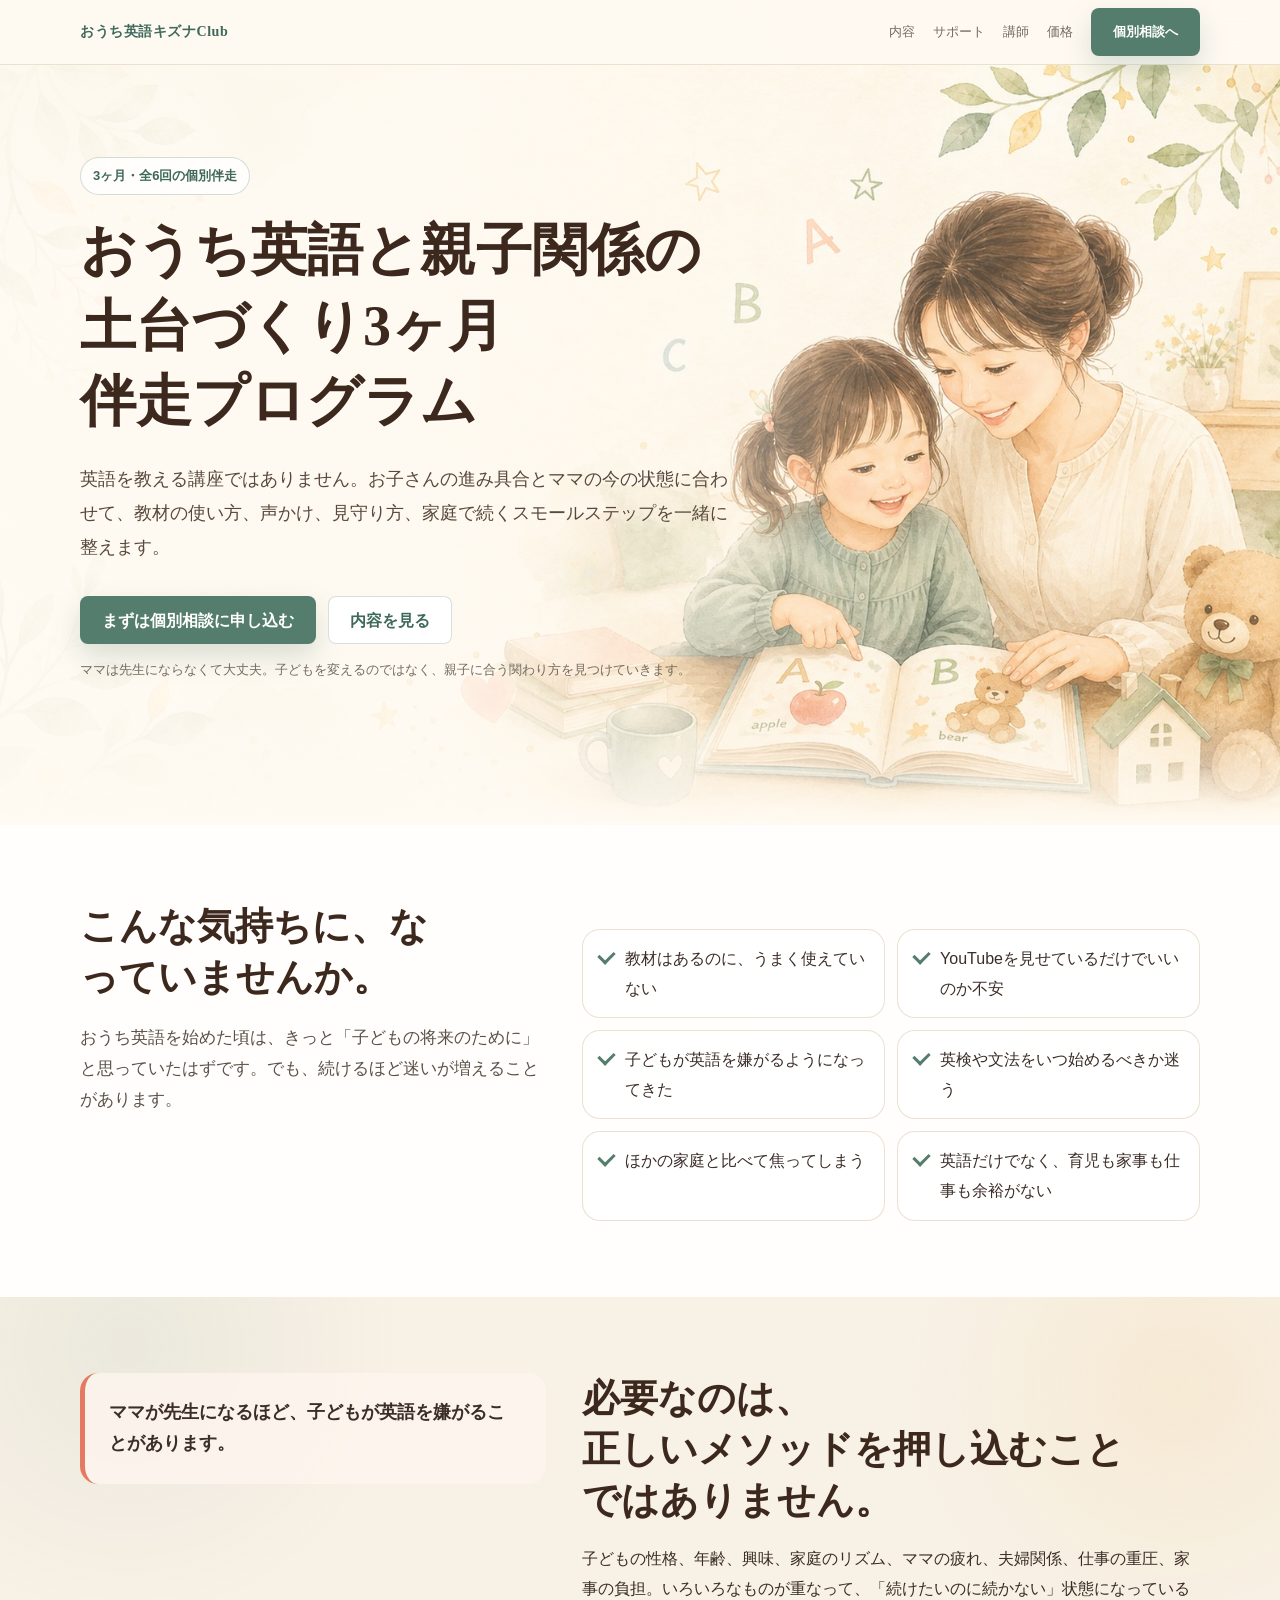
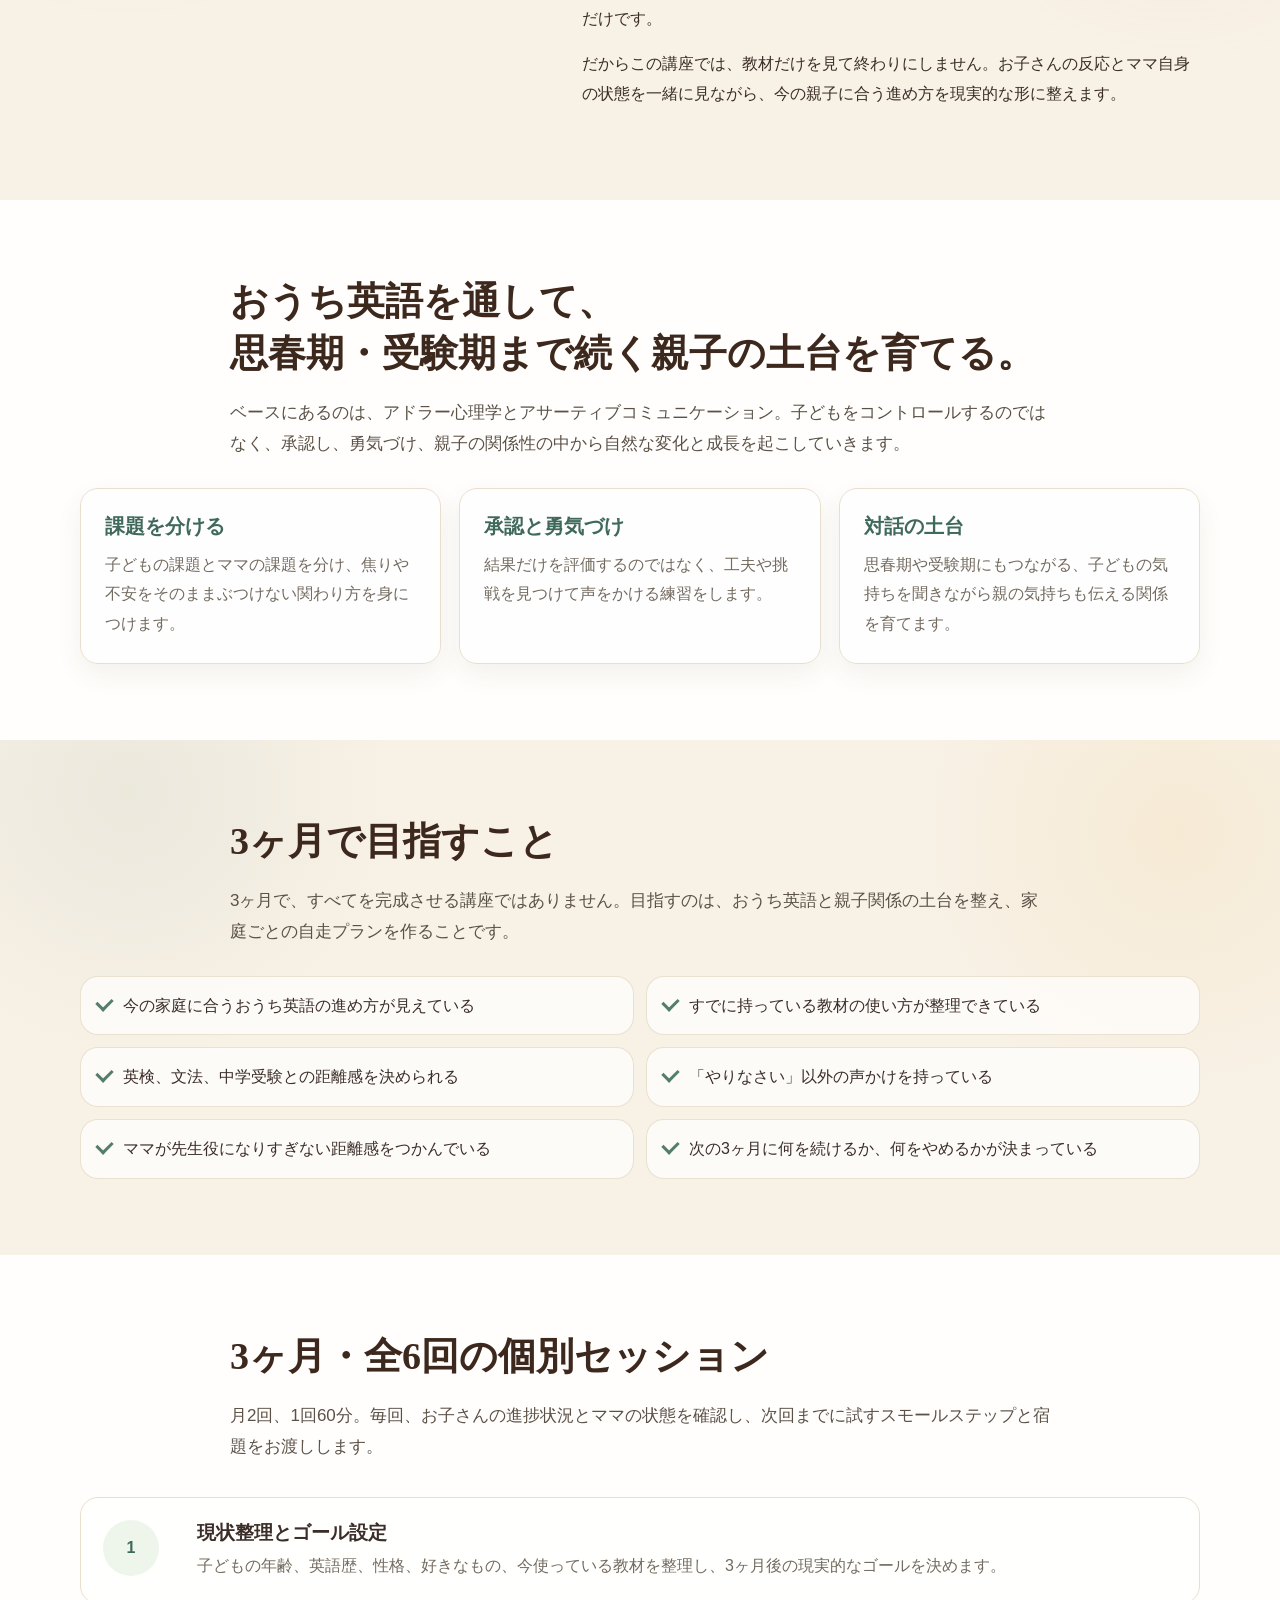
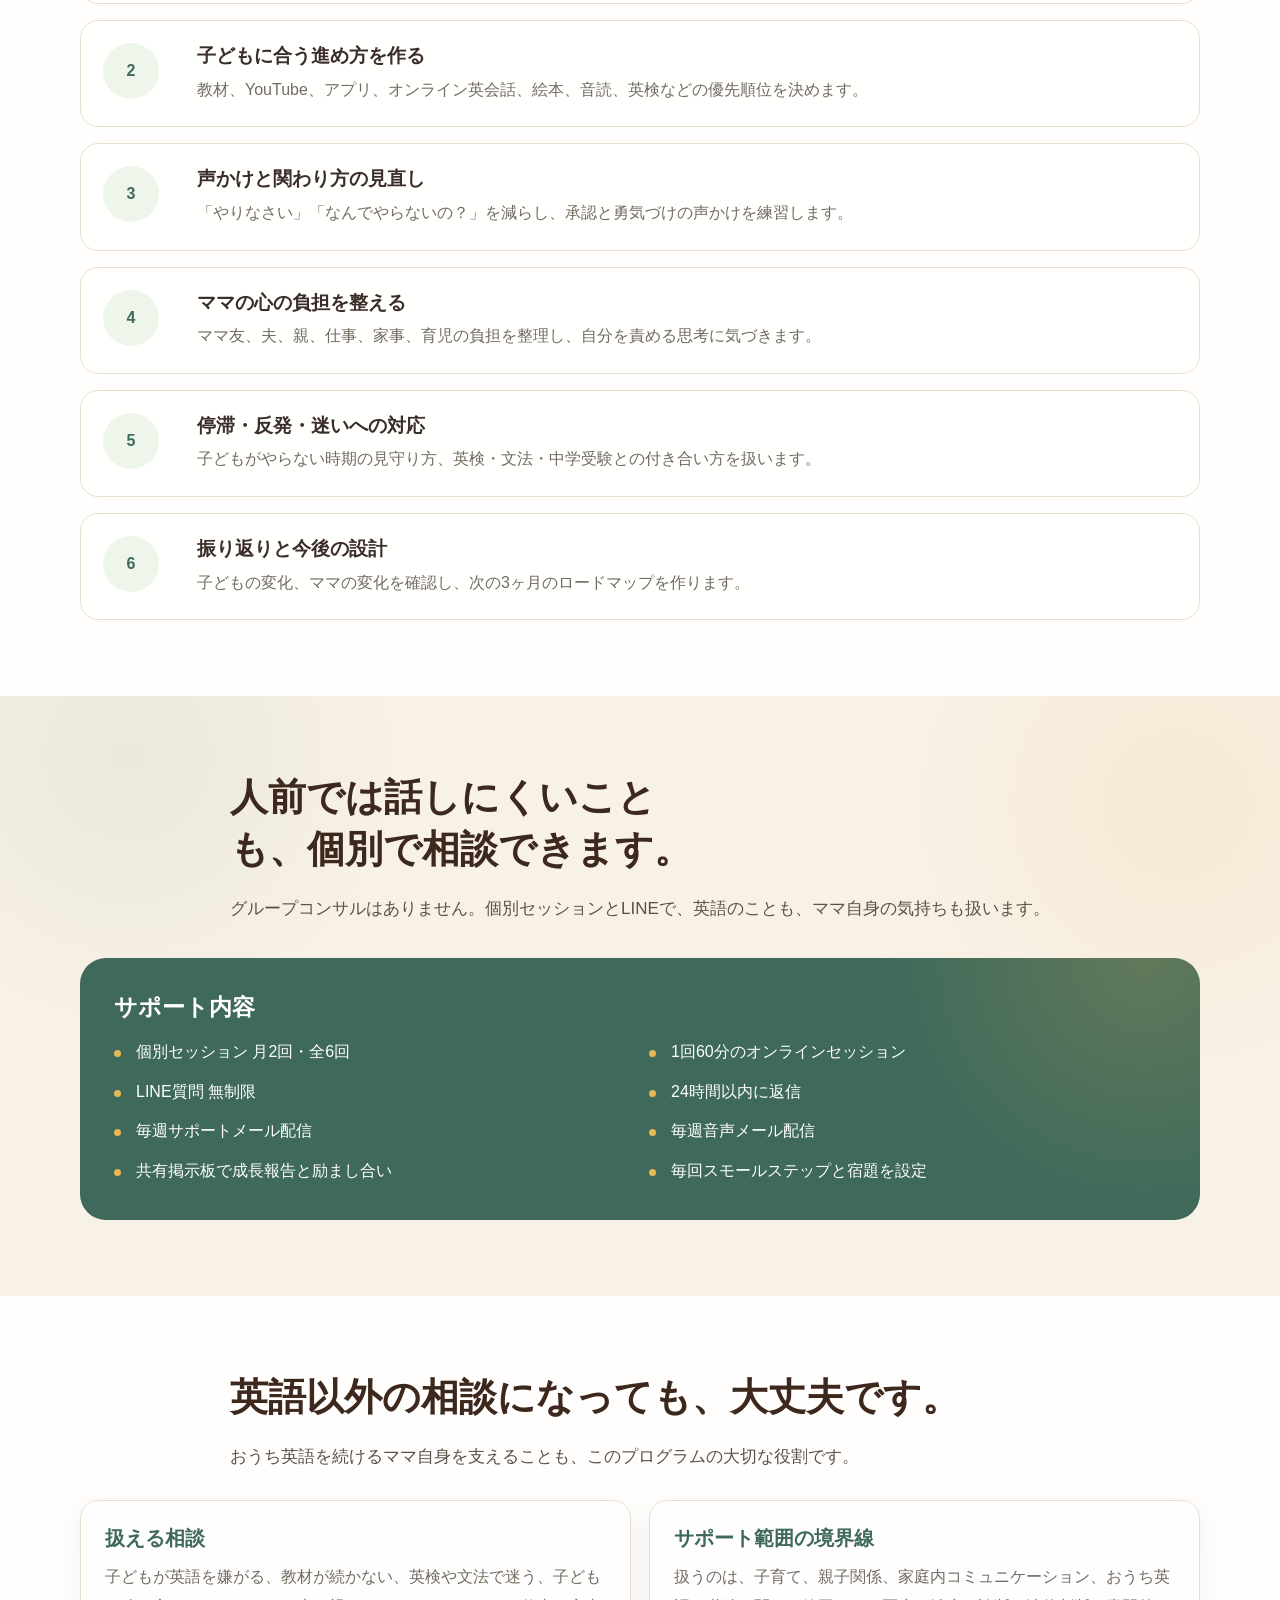
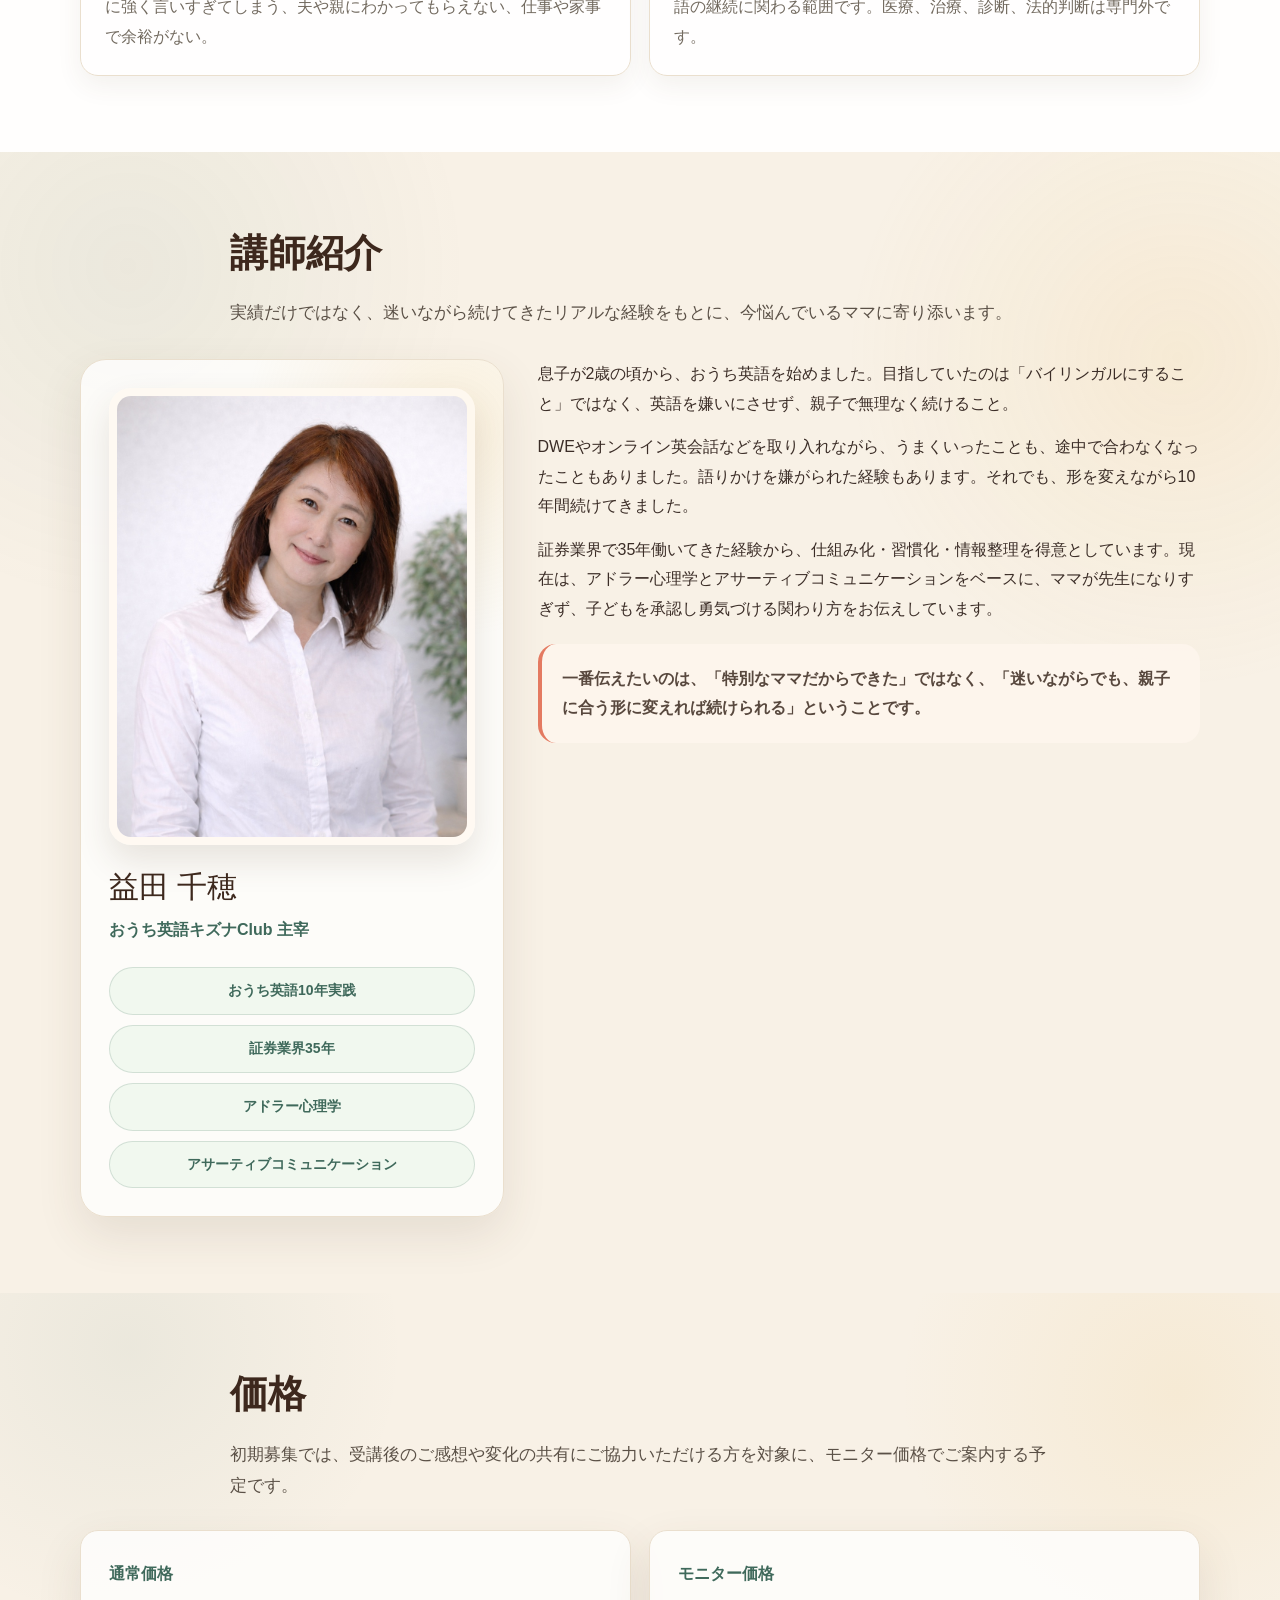
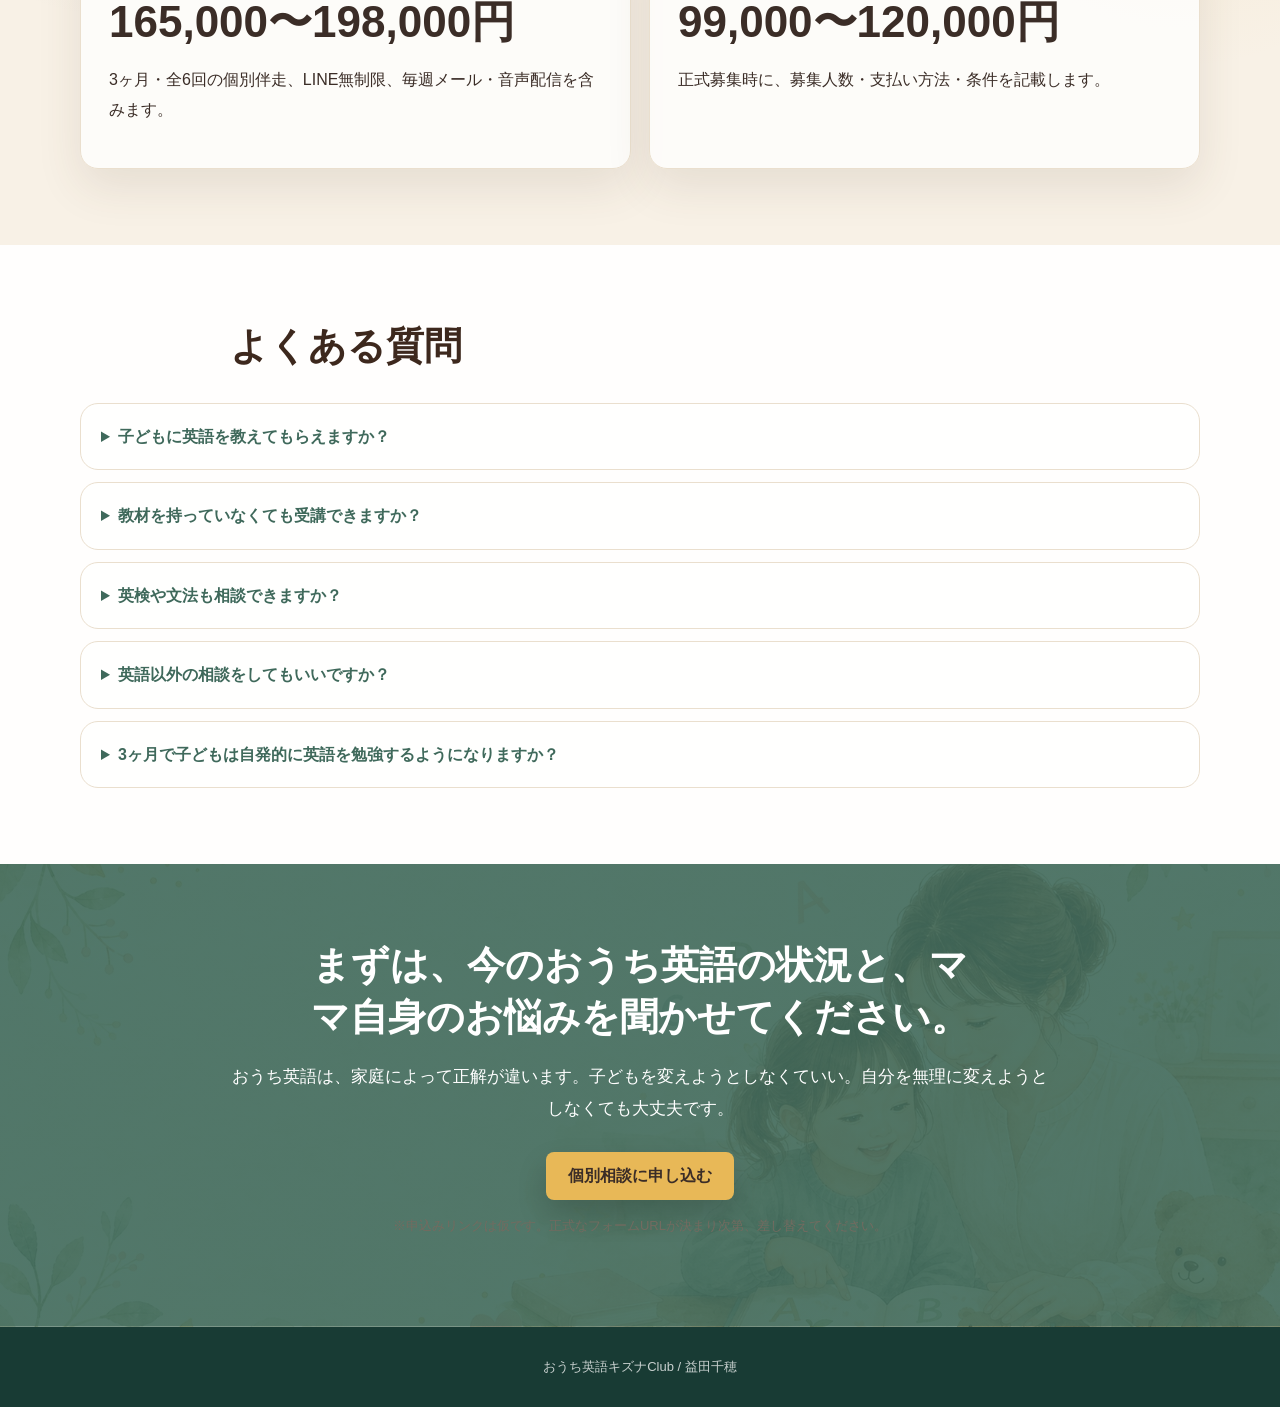
==== 001_course/index.html @ f90b24dc "Add 3-month course page" ====
<!doctype html>
<html lang="ja">
<head>
  <meta charset="utf-8">
  <meta name="viewport" content="width=device-width, initial-scale=1">
  <title>おうち英語と親子関係の土台づくり3ヶ月伴走プログラム</title>
  <meta name="description" content="英語を教える講座ではありません。お子さんの進み具合とママの今の状態に合わせて、おうち英語の進め方、声かけ、見守り方を整える3ヶ月の個別伴走プログラムです。">
  <meta property="og:title" content="おうち英語と親子関係の土台づくり3ヶ月伴走プログラム">
  <meta property="og:description" content="ママは先生にならなくて大丈夫。おうち英語を通して、思春期・受験期まで続く親子の土台を育てる3ヶ月の個別伴走プログラム。">
  <meta property="og:type" content="website">
  <meta property="og:url" content="https://ouchi-english.jp/001_course/index.html">
  <style>
    :root {
      --ink: #3b2d27;
      --muted: #736b60;
      --line: #eadfce;
      --paper: #fffaf2;
      --soft: #f8f1e6;
      --soft-2: #eef6ec;
      --white: #ffffff;
      --green: #557d6d;
      --green-dark: #3f695b;
      --coral: #e47a61;
      --yellow: #e8b857;
      --teal: #4e837a;
      --shadow: 0 18px 46px rgba(82, 65, 42, 0.11);
      --radius: 8px;
      --max: 1120px;
    }

    * {
      box-sizing: border-box;
    }

    html {
      scroll-behavior: smooth;
    }

    body {
      margin: 0;
      color: var(--ink);
      background:
        radial-gradient(circle at 8% 4%, rgba(130, 160, 132, 0.12), transparent 22%),
        radial-gradient(circle at 96% 18%, rgba(232, 184, 87, 0.12), transparent 24%),
        var(--paper);
      font-family: -apple-system, BlinkMacSystemFont, "Hiragino Sans", "Yu Gothic", "YuGothic", "Noto Sans JP", Meiryo, sans-serif;
      font-size: 16px;
      line-height: 1.85;
      letter-spacing: 0;
    }

    img, svg {
      max-width: 100%;
      display: block;
    }

    a {
      color: inherit;
    }

    .site-header {
      position: sticky;
      top: 0;
      z-index: 20;
      border-bottom: 1px solid rgba(234, 223, 206, 0.92);
      background: rgba(255, 250, 242, 0.9);
      backdrop-filter: blur(14px);
    }

    .nav {
      width: min(var(--max), calc(100% - 32px));
      min-height: 64px;
      margin: 0 auto;
      display: flex;
      align-items: center;
      justify-content: space-between;
      gap: 18px;
    }

    .brand {
      font-size: 14px;
      font-weight: 700;
      color: var(--green-dark);
      white-space: nowrap;
      font-family: "Hiragino Mincho ProN", "Yu Mincho", YuMincho, serif;
      letter-spacing: 0.04em;
    }

    .nav-links {
      display: flex;
      align-items: center;
      gap: 18px;
      font-size: 13px;
      color: var(--muted);
    }

    .nav-links a {
      text-decoration: none;
    }

    .button {
      display: inline-flex;
      align-items: center;
      justify-content: center;
      min-height: 48px;
      padding: 12px 22px;
      border: 0;
      border-radius: var(--radius);
      background: var(--green);
      color: var(--white);
      font-weight: 700;
      line-height: 1.35;
      text-decoration: none;
      box-shadow: 0 12px 28px rgba(85, 125, 109, 0.22);
      transition: transform 160ms ease, background 160ms ease, box-shadow 160ms ease;
    }

    .button:hover {
      transform: translateY(-1px);
      background: var(--green-dark);
      box-shadow: 0 16px 34px rgba(85, 125, 109, 0.28);
    }

    .button.secondary {
      background: var(--white);
      color: var(--green-dark);
      box-shadow: inset 0 0 0 1px rgba(85, 125, 109, 0.24);
    }

    .hero {
      position: relative;
      overflow: hidden;
      min-height: 760px;
      padding: 92px 0 78px;
      background:
        linear-gradient(90deg, rgba(255, 250, 242, 0.94) 0%, rgba(255, 250, 242, 0.86) 34%, rgba(255, 250, 242, 0.16) 70%),
        url("assets/hero-watercolor.jpg"),
        #fffaf2;
      background-size: cover;
      background-position: center;
    }

    .hero::after {
      content: "";
      position: absolute;
      left: 0;
      right: 0;
      bottom: -1px;
      height: 120px;
      background: linear-gradient(to bottom, rgba(255, 250, 242, 0), var(--paper));
      pointer-events: none;
    }

    .hero-inner {
      position: relative;
      z-index: 1;
      width: min(var(--max), calc(100% - 32px));
      margin: 0 auto;
      display: grid;
      grid-template-columns: minmax(0, 650px);
      gap: 0;
      align-items: center;
    }

    .eyebrow {
      width: fit-content;
      margin: 0 0 18px;
      padding: 6px 12px;
      border: 1px solid rgba(85, 125, 109, 0.26);
      border-radius: 999px;
      background: rgba(255, 255, 255, 0.76);
      color: var(--green-dark);
      font-size: 13px;
      font-weight: 700;
    }

    h1, h2, h3 {
      margin: 0;
      line-height: 1.35;
      letter-spacing: 0;
      text-wrap: balance;
    }

    h1 {
      max-width: 720px;
      font-family: "Hiragino Mincho ProN", "Yu Mincho", YuMincho, serif;
      font-size: clamp(34px, 4.7vw, 56px);
      font-weight: 600;
      color: #3d281d;
      text-shadow: 0 2px 0 rgba(255, 255, 255, 0.5);
    }

    .title-line {
      display: block;
    }

    .hero-lead {
      max-width: 680px;
      margin: 22px 0 0;
      color: #59483c;
      font-size: 18px;
      line-height: 1.9;
    }

    .hero-actions {
      margin-top: 32px;
      display: flex;
      flex-wrap: wrap;
      gap: 12px;
      align-items: center;
    }

    .note {
      margin-top: 14px;
      color: var(--muted);
      font-size: 13px;
    }

    .hero-visual {
      display: none;
    }

    section {
      padding: 76px 0;
    }

    .section-soft {
      background:
        radial-gradient(circle at 10% 10%, rgba(85, 125, 109, 0.08), transparent 22%),
        radial-gradient(circle at 92% 18%, rgba(232, 184, 87, 0.12), transparent 22%),
        var(--soft);
    }

    .section-white {
      background:
        linear-gradient(rgba(255, 255, 255, 0.82), rgba(255, 255, 255, 0.82)),
        var(--paper);
    }

    .wrap {
      width: min(var(--max), calc(100% - 32px));
      margin: 0 auto;
    }

    .narrow {
      max-width: 820px;
      margin: 0 auto;
    }

    .section-title {
      margin-bottom: 18px;
      font-family: "Hiragino Mincho ProN", "Yu Mincho", YuMincho, serif;
      font-size: clamp(26px, 3vw, 38px);
      font-weight: 600;
      color: #3d281d;
    }

    .nowrap {
      white-space: nowrap;
    }

    .section-lead {
      max-width: 820px;
      margin: 0;
      color: #5b5147;
      font-size: 17px;
    }

    .grid {
      display: grid;
      gap: 18px;
    }

    .grid.two {
      grid-template-columns: repeat(2, minmax(0, 1fr));
    }

    .grid.three {
      grid-template-columns: repeat(3, minmax(0, 1fr));
    }

    .card {
      border: 1px solid var(--line);
      border-radius: 18px;
      background: rgba(255, 255, 255, 0.74);
      padding: 24px;
      box-shadow: 0 10px 26px rgba(82, 65, 42, 0.07);
    }

    .card h3 {
      margin-bottom: 10px;
      color: var(--green-dark);
      font-family: "Hiragino Mincho ProN", "Yu Mincho", YuMincho, serif;
      font-size: 20px;
    }

    .card p {
      margin: 0;
      color: var(--muted);
    }

    .check-list {
      margin: 28px 0 0;
      padding: 0;
      list-style: none;
      display: grid;
      grid-template-columns: repeat(2, minmax(0, 1fr));
      gap: 12px;
    }

    .check-list li {
      position: relative;
      min-height: 54px;
      padding: 14px 16px 14px 42px;
      border: 1px solid rgba(234, 223, 206, 0.92);
      border-radius: 18px;
      background: rgba(255, 255, 255, 0.7);
    }

    .check-list li::before {
      content: "";
      position: absolute;
      left: 16px;
      top: 20px;
      width: 12px;
      height: 8px;
      border-left: 3px solid var(--green);
      border-bottom: 3px solid var(--green);
      transform: rotate(-45deg);
    }

    .story {
      display: grid;
      grid-template-columns: 0.86fr 1.14fr;
      gap: 36px;
      align-items: start;
    }

    .quote {
      border-left: 5px solid var(--coral);
      background: rgba(255, 246, 239, 0.76);
      padding: 24px;
      border-radius: 18px;
      font-family: "Hiragino Mincho ProN", "Yu Mincho", YuMincho, serif;
      font-size: 18px;
      font-weight: 700;
      line-height: 1.75;
    }

    .steps {
      margin-top: 34px;
      display: grid;
      gap: 16px;
    }

    .step {
      display: grid;
      grid-template-columns: 76px 1fr;
      gap: 18px;
      padding: 22px;
      border: 1px solid var(--line);
      border-radius: 18px;
      background: rgba(255, 255, 255, 0.76);
    }

    .step-number {
      width: 56px;
      height: 56px;
      border-radius: 50%;
      display: grid;
      place-items: center;
      background: #eef6ec;
      color: var(--green-dark);
      font-weight: 800;
    }

    .step h3 {
      margin-bottom: 6px;
      font-size: 19px;
    }

    .step p {
      margin: 0;
      color: var(--muted);
    }

    .support-box {
      margin-top: 34px;
      border-radius: 26px;
      background:
        radial-gradient(circle at 95% 0%, rgba(232, 184, 87, 0.2), transparent 24%),
        var(--green-dark);
      color: var(--white);
      padding: 34px;
    }

    .support-box h3 {
      margin-bottom: 14px;
      font-size: 23px;
    }

    .support-list {
      margin: 0;
      padding: 0;
      list-style: none;
      display: grid;
      grid-template-columns: repeat(2, minmax(0, 1fr));
      gap: 10px 18px;
    }

    .support-list li {
      position: relative;
      padding-left: 22px;
    }

    .support-list li::before {
      content: "";
      position: absolute;
      left: 0;
      top: 13px;
      width: 7px;
      height: 7px;
      border-radius: 50%;
      background: var(--yellow);
    }

    .price {
      display: grid;
      grid-template-columns: repeat(2, minmax(0, 1fr));
      gap: 18px;
      margin-top: 28px;
    }

    .price-card {
      padding: 28px;
      border: 1px solid var(--line);
      border-radius: 18px;
      background: rgba(255, 255, 255, 0.78);
      box-shadow: var(--shadow);
    }

    .price-label {
      color: var(--green-dark);
      font-family: "Hiragino Mincho ProN", "Yu Mincho", YuMincho, serif;
      font-weight: 800;
    }

    .profile {
      display: grid;
      grid-template-columns: minmax(280px, 0.78fr) minmax(0, 1.22fr);
      gap: 34px;
      align-items: start;
      margin-top: 30px;
    }

    .profile-card {
      border: 1px solid var(--line);
      border-radius: 26px;
      background:
        radial-gradient(circle at 88% 8%, rgba(232, 184, 87, 0.18), transparent 24%),
        rgba(255, 255, 255, 0.78);
      padding: 28px;
      box-shadow: var(--shadow);
    }

    .profile-photo {
      width: 100%;
      aspect-ratio: 4 / 5;
      margin-bottom: 22px;
      border-radius: 22px;
      object-fit: cover;
      object-position: 50% 34%;
      border: 8px solid rgba(255, 250, 242, 0.86);
      box-shadow: 0 16px 34px rgba(82, 65, 42, 0.13);
    }

    .profile-name {
      margin: 0;
      font-family: "Hiragino Mincho ProN", "Yu Mincho", YuMincho, serif;
      font-size: 30px;
      line-height: 1.35;
      color: #3d281d;
    }

    .profile-role {
      margin: 8px 0 0;
      color: var(--green-dark);
      font-weight: 800;
    }

    .profile-tags {
      margin: 22px 0 0;
      padding: 0;
      list-style: none;
      display: grid;
      gap: 10px;
    }

    .profile-tags li {
      padding: 10px 12px;
      border: 1px solid rgba(85, 125, 109, 0.2);
      border-radius: 999px;
      background: rgba(238, 246, 236, 0.78);
      color: var(--green-dark);
      font-size: 14px;
      font-weight: 700;
      text-align: center;
    }

    .profile-body p {
      margin: 0 0 14px;
    }

    .profile-message {
      margin-top: 20px;
      border-left: 4px solid var(--coral);
      border-radius: 18px;
      background: rgba(255, 246, 239, 0.78);
      padding: 20px;
      color: #58483e;
      font-weight: 700;
    }

    .price-value {
      margin-top: 8px;
      font-size: clamp(30px, 4vw, 44px);
      font-weight: 800;
      line-height: 1.2;
    }

    .price-value span {
      font-size: 16px;
      font-weight: 700;
      color: var(--muted);
    }

    .faq {
      margin-top: 30px;
      display: grid;
      gap: 12px;
    }

    details {
      border: 1px solid var(--line);
      border-radius: 18px;
      background: rgba(255, 255, 255, 0.76);
      padding: 18px 20px;
    }

    summary {
      cursor: pointer;
      color: var(--green-dark);
      font-weight: 800;
    }

    details p {
      margin: 12px 0 0;
      color: var(--muted);
    }

    .final-cta {
      text-align: center;
      background:
        linear-gradient(rgba(63, 105, 91, 0.9), rgba(63, 105, 91, 0.9)),
        url("assets/hero-watercolor.jpg");
      background-size: cover;
      background-position: center;
      color: var(--white);
    }

    .final-cta .section-title,
    .final-cta .section-lead {
      color: var(--white);
      margin-left: auto;
      margin-right: auto;
    }

    .final-cta .button {
      margin-top: 28px;
      background: var(--yellow);
      color: var(--ink);
      box-shadow: 0 14px 30px rgba(0, 0, 0, 0.16);
    }

    .site-footer {
      padding: 28px 0;
      background: #183b34;
      color: rgba(255, 255, 255, 0.76);
      font-size: 13px;
      text-align: center;
    }

    .mt-28 {
      margin-top: 28px;
    }

    @media (max-width: 920px) {
      .nav-links a:not(.button) {
        display: none;
      }

      .hero-inner,
      .story,
      .profile,
      .grid.two,
      .grid.three,
      .price {
        grid-template-columns: 1fr;
      }

      .hero {
        padding-top: 44px;
        min-height: 680px;
        background:
          linear-gradient(180deg, rgba(255, 250, 242, 0.96) 0%, rgba(255, 250, 242, 0.9) 48%, rgba(255, 250, 242, 0.42) 100%),
          url("assets/hero-watercolor.jpg"),
          #fffaf2;
        background-size: cover;
        background-position: 68% center;
      }

      .hero-visual {
        min-height: 360px;
      }

      .check-list,
      .support-list {
        grid-template-columns: 1fr;
      }
    }

    @media (max-width: 560px) {
      body {
        font-size: 15px;
      }

      .nav {
        width: min(100% - 24px, var(--max));
      }

      .brand {
        white-space: normal;
        line-height: 1.35;
      }

      .nav .button {
        min-height: 42px;
        padding: 10px 12px;
        font-size: 13px;
      }

      .hero-inner,
      .wrap {
        width: min(100% - 24px, var(--max));
      }

      .hero {
        min-height: 720px;
        padding-bottom: 250px;
        background:
          linear-gradient(180deg, rgba(255, 250, 242, 0.98) 0%, rgba(255, 250, 242, 0.94) 54%, rgba(255, 250, 242, 0.18) 100%),
          url("assets/hero-watercolor.jpg"),
          #fffaf2;
        background-size: auto 100%, auto 54%;
        background-repeat: no-repeat;
        background-position: center top, center bottom;
      }

      h1 {
        font-size: clamp(31px, 9vw, 43px);
      }

      .section-title {
        font-size: clamp(25px, 7vw, 34px);
      }

      .nowrap {
        white-space: normal;
      }

      section {
        padding: 54px 0;
      }

      .hero-actions {
        align-items: stretch;
        flex-direction: column;
      }

      .button {
        width: 100%;
      }

      .card,
      .step,
      .price-card,
      .support-box {
        padding: 20px;
      }

      .step {
        grid-template-columns: 1fr;
      }
    }
  </style>
</head>
<body>
  <header class="site-header">
    <nav class="nav" aria-label="メインナビゲーション">
      <div class="brand">おうち英語キズナClub</div>
      <div class="nav-links">
        <a href="#program">内容</a>
        <a href="#support">サポート</a>
        <a href="#profile">講師</a>
        <a href="#price">価格</a>
        <a class="button" href="#contact">個別相談へ</a>
      </div>
    </nav>
  </header>

  <main>
    <section class="hero">
      <div class="hero-inner">
        <div>
          <p class="eyebrow">3ヶ月・全6回の個別伴走</p>
          <h1>
            <span class="title-line">おうち英語と親子関係の</span>
            <span class="title-line">土台づくり3ヶ月伴走プログラム</span>
          </h1>
          <p class="hero-lead">
            英語を教える講座ではありません。お子さんの進み具合とママの今の状態に合わせて、教材の使い方、声かけ、見守り方、家庭で続くスモールステップを一緒に整えます。
          </p>
          <div class="hero-actions">
            <a class="button" href="#contact">まずは個別相談に申し込む</a>
            <a class="button secondary" href="#program">内容を見る</a>
          </div>
          <p class="note">ママは先生にならなくて大丈夫。子どもを変えるのではなく、親子に合う関わり方を見つけていきます。</p>
        </div>
        <div class="hero-visual" role="img" aria-label="親子がおうちで安心して学びに向かうイメージ"></div>
      </div>
    </section>

    <section class="section-white">
      <div class="wrap story">
        <div>
          <h2 class="section-title">こんな気持ちに、なっていませんか。</h2>
          <p class="section-lead">
            おうち英語を始めた頃は、きっと「子どもの将来のために」と思っていたはずです。でも、続けるほど迷いが増えることがあります。
          </p>
        </div>
        <ul class="check-list" aria-label="よくある悩み">
          <li>教材はあるのに、うまく使えていない</li>
          <li>YouTubeを見せているだけでいいのか不安</li>
          <li>子どもが英語を嫌がるようになってきた</li>
          <li>英検や文法をいつ始めるべきか迷う</li>
          <li>ほかの家庭と比べて焦ってしまう</li>
          <li>英語だけでなく、育児も家事も仕事も余裕がない</li>
        </ul>
      </div>
    </section>

    <section class="section-soft">
      <div class="wrap story">
        <div class="quote">
          ママが先生になるほど、子どもが英語を嫌がることがあります。
        </div>
        <div>
          <h2 class="section-title">必要なのは、<span class="nowrap">正しいメソッドを押し込むこと</span>ではありません。</h2>
          <p>
            子どもの性格、年齢、興味、家庭のリズム、ママの疲れ、夫婦関係、仕事の重圧、家事の負担。いろいろなものが重なって、「続けたいのに続かない」状態になっているだけです。
          </p>
          <p>
            だからこの講座では、教材だけを見て終わりにしません。お子さんの反応とママ自身の状態を一緒に見ながら、今の親子に合う進め方を現実的な形に整えます。
          </p>
        </div>
      </div>
    </section>

    <section class="section-white">
      <div class="wrap">
        <div class="narrow">
          <h2 class="section-title">おうち英語を通して、<span class="nowrap">思春期・受験期まで続く</span>親子の土台を育てる。</h2>
          <p class="section-lead">
            ベースにあるのは、アドラー心理学とアサーティブコミュニケーション。子どもをコントロールするのではなく、承認し、勇気づけ、親子の関係性の中から自然な変化と成長を起こしていきます。
          </p>
        </div>
        <div class="grid three mt-28">
          <article class="card">
            <h3>課題を分ける</h3>
            <p>子どもの課題とママの課題を分け、焦りや不安をそのままぶつけない関わり方を身につけます。</p>
          </article>
          <article class="card">
            <h3>承認と勇気づけ</h3>
            <p>結果だけを評価するのではなく、工夫や挑戦を見つけて声をかける練習をします。</p>
          </article>
          <article class="card">
            <h3>対話の土台</h3>
            <p>思春期や受験期にもつながる、子どもの気持ちを聞きながら親の気持ちも伝える関係を育てます。</p>
          </article>
        </div>
      </div>
    </section>

    <section id="program" class="section-soft">
      <div class="wrap">
        <div class="narrow">
          <h2 class="section-title">3ヶ月で目指すこと</h2>
          <p class="section-lead">
            3ヶ月で、すべてを完成させる講座ではありません。目指すのは、おうち英語と親子関係の土台を整え、家庭ごとの自走プランを作ることです。
          </p>
        </div>
        <ul class="check-list">
          <li>今の家庭に合うおうち英語の進め方が見えている</li>
          <li>すでに持っている教材の使い方が整理できている</li>
          <li>英検、文法、中学受験との距離感を決められる</li>
          <li>「やりなさい」以外の声かけを持っている</li>
          <li>ママが先生役になりすぎない距離感をつかんでいる</li>
          <li>次の3ヶ月に何を続けるか、何をやめるかが決まっている</li>
        </ul>
      </div>
    </section>

    <section class="section-white">
      <div class="wrap">
        <div class="narrow">
          <h2 class="section-title">3ヶ月・全6回の<span class="nowrap">個別セッション</span></h2>
          <p class="section-lead">
            月2回、1回60分。毎回、お子さんの進捗状況とママの状態を確認し、次回までに試すスモールステップと宿題をお渡しします。
          </p>
        </div>
        <div class="steps">
          <article class="step">
            <div class="step-number">1</div>
            <div>
              <h3>現状整理とゴール設定</h3>
              <p>子どもの年齢、英語歴、性格、好きなもの、今使っている教材を整理し、3ヶ月後の現実的なゴールを決めます。</p>
            </div>
          </article>
          <article class="step">
            <div class="step-number">2</div>
            <div>
              <h3>子どもに合う進め方を作る</h3>
              <p>教材、YouTube、アプリ、オンライン英会話、絵本、音読、英検などの優先順位を決めます。</p>
            </div>
          </article>
          <article class="step">
            <div class="step-number">3</div>
            <div>
              <h3>声かけと関わり方の見直し</h3>
              <p>「やりなさい」「なんでやらないの？」を減らし、承認と勇気づけの声かけを練習します。</p>
            </div>
          </article>
          <article class="step">
            <div class="step-number">4</div>
            <div>
              <h3>ママの心の負担を整える</h3>
              <p>ママ友、夫、親、仕事、家事、育児の負担を整理し、自分を責める思考に気づきます。</p>
            </div>
          </article>
          <article class="step">
            <div class="step-number">5</div>
            <div>
              <h3>停滞・反発・迷いへの対応</h3>
              <p>子どもがやらない時期の見守り方、英検・文法・中学受験との付き合い方を扱います。</p>
            </div>
          </article>
          <article class="step">
            <div class="step-number">6</div>
            <div>
              <h3>振り返りと今後の設計</h3>
              <p>子どもの変化、ママの変化を確認し、次の3ヶ月のロードマップを作ります。</p>
            </div>
          </article>
        </div>
      </div>
    </section>

    <section id="support" class="section-soft">
      <div class="wrap">
        <div class="narrow">
          <h2 class="section-title">人前では話しにくいことも、個別で相談できます。</h2>
          <p class="section-lead">
            グループコンサルはありません。個別セッションとLINEで、英語のことも、ママ自身の気持ちも扱います。
          </p>
        </div>
        <div class="support-box">
          <h3>サポート内容</h3>
          <ul class="support-list">
            <li>個別セッション 月2回・全6回</li>
            <li>1回60分のオンラインセッション</li>
            <li>LINE質問 無制限</li>
            <li>24時間以内に返信</li>
            <li>毎週サポートメール配信</li>
            <li>毎週音声メール配信</li>
            <li>共有掲示板で成長報告と励まし合い</li>
            <li>毎回スモールステップと宿題を設定</li>
          </ul>
        </div>
      </div>
    </section>

    <section class="section-white">
      <div class="wrap">
        <div class="narrow">
          <h2 class="section-title">英語以外の相談になっても、大丈夫です。</h2>
          <p class="section-lead">
            おうち英語を続けるママ自身を支えることも、このプログラムの大切な役割です。
          </p>
        </div>
        <div class="grid two mt-28">
          <article class="card">
            <h3>扱える相談</h3>
            <p>子どもが英語を嫌がる、教材が続かない、英検や文法で迷う、子どもに強く言いすぎてしまう、夫や親にわかってもらえない、仕事や家事で余裕がない。</p>
          </article>
          <article class="card">
            <h3>サポート範囲の境界線</h3>
            <p>扱うのは、子育て、親子関係、家庭内コミュニケーション、おうち英語の継続に関わる範囲です。医療、治療、診断、法的判断は専門外です。</p>
          </article>
        </div>
      </div>
    </section>

    <section id="profile" class="section-soft">
      <div class="wrap">
        <div class="narrow">
          <h2 class="section-title">講師紹介</h2>
          <p class="section-lead">
            実績だけではなく、迷いながら続けてきたリアルな経験をもとに、今悩んでいるママに寄り添います。
          </p>
        </div>
        <div class="profile">
          <aside class="profile-card">
            <img class="profile-photo" src="assets/instructor-chiho.jpg" alt="おうち英語キズナClub主宰 益田千穂のプロフィール写真">
            <p class="profile-name">益田 千穂</p>
            <p class="profile-role">おうち英語キズナClub 主宰</p>
            <ul class="profile-tags">
              <li>おうち英語10年実践</li>
              <li>証券業界35年</li>
              <li>アドラー心理学</li>
              <li>アサーティブコミュニケーション</li>
            </ul>
          </aside>
          <div class="profile-body">
            <p>
              息子が2歳の頃から、おうち英語を始めました。目指していたのは「バイリンガルにすること」ではなく、英語を嫌いにさせず、親子で無理なく続けること。
            </p>
            <p>
              DWEやオンライン英会話などを取り入れながら、うまくいったことも、途中で合わなくなったこともありました。語りかけを嫌がられた経験もあります。それでも、形を変えながら10年間続けてきました。
            </p>
            <p>
              証券業界で35年働いてきた経験から、仕組み化・習慣化・情報整理を得意としています。現在は、アドラー心理学とアサーティブコミュニケーションをベースに、ママが先生になりすぎず、子どもを承認し勇気づける関わり方をお伝えしています。
            </p>
            <div class="profile-message">
              一番伝えたいのは、「特別なママだからできた」ではなく、「迷いながらでも、親子に合う形に変えれば続けられる」ということです。
            </div>
          </div>
        </div>
      </div>
    </section>

    <section id="price" class="section-soft">
      <div class="wrap">
        <div class="narrow">
          <h2 class="section-title">価格</h2>
          <p class="section-lead">
            初期募集では、受講後のご感想や変化の共有にご協力いただける方を対象に、モニター価格でご案内する予定です。
          </p>
        </div>
        <div class="price">
          <article class="price-card">
            <div class="price-label">通常価格</div>
            <div class="price-value">165,000〜198,000円</div>
            <p>3ヶ月・全6回の個別伴走、LINE無制限、毎週メール・音声配信を含みます。</p>
          </article>
          <article class="price-card">
            <div class="price-label">モニター価格</div>
            <div class="price-value">99,000〜120,000円</div>
            <p>正式募集時に、募集人数・支払い方法・条件を記載します。</p>
          </article>
        </div>
      </div>
    </section>

    <section class="section-white">
      <div class="wrap">
        <div class="narrow">
          <h2 class="section-title">よくある質問</h2>
        </div>
        <div class="faq">
          <details>
            <summary>子どもに英語を教えてもらえますか？</summary>
            <p>この講座では、英語そのものの指導は行いません。お子さんに合う教材、サービス、家庭での進め方、声かけ、見守り方を一緒に整えます。</p>
          </details>
          <details>
            <summary>教材を持っていなくても受講できますか？</summary>
            <p>受講できます。YouTube、アプリ、オンライン英会話、2万円以下で始めやすい教材など、家庭に合う選択肢を一緒に考えます。</p>
          </details>
          <details>
            <summary>英検や文法も相談できますか？</summary>
            <p>相談できます。ただし、英検も文法も、すべての子に今すぐ必要なわけではありません。年齢、性格、目的、負担感に合わせて一緒に判断します。</p>
          </details>
          <details>
            <summary>英語以外の相談をしてもいいですか？</summary>
            <p>大丈夫です。ママ友、夫、親、仕事、家事、育児の負担など、おうち英語を続けるうえで影響していることは扱えます。</p>
          </details>
          <details>
            <summary>3ヶ月で子どもは自発的に英語を勉強するようになりますか？</summary>
            <p>必ずそうなるとは約束できません。このプログラムで目指すのは、子どもを無理に変えることではなく、家庭に合う進め方と関わり方を整えることです。</p>
          </details>
        </div>
      </div>
    </section>

    <section id="contact" class="final-cta">
      <div class="wrap">
        <h2 class="section-title">まずは、今のおうち英語の状況と、ママ自身のお悩みを聞かせてください。</h2>
        <p class="section-lead">
          おうち英語は、家庭によって正解が違います。子どもを変えようとしなくていい。自分を無理に変えようとしなくても大丈夫です。
        </p>
        <a class="button" href="https://ouchi-english.jp/" aria-label="個別相談に申し込む">個別相談に申し込む</a>
        <p class="note">※申込みリンクは仮です。正式なフォームURLが決まり次第、差し替えてください。</p>
      </div>
    </section>
  </main>

  <footer class="site-footer">
    <div class="wrap">
      おうち英語キズナClub / 益田千穂
    </div>
  </footer>
</body>
</html>
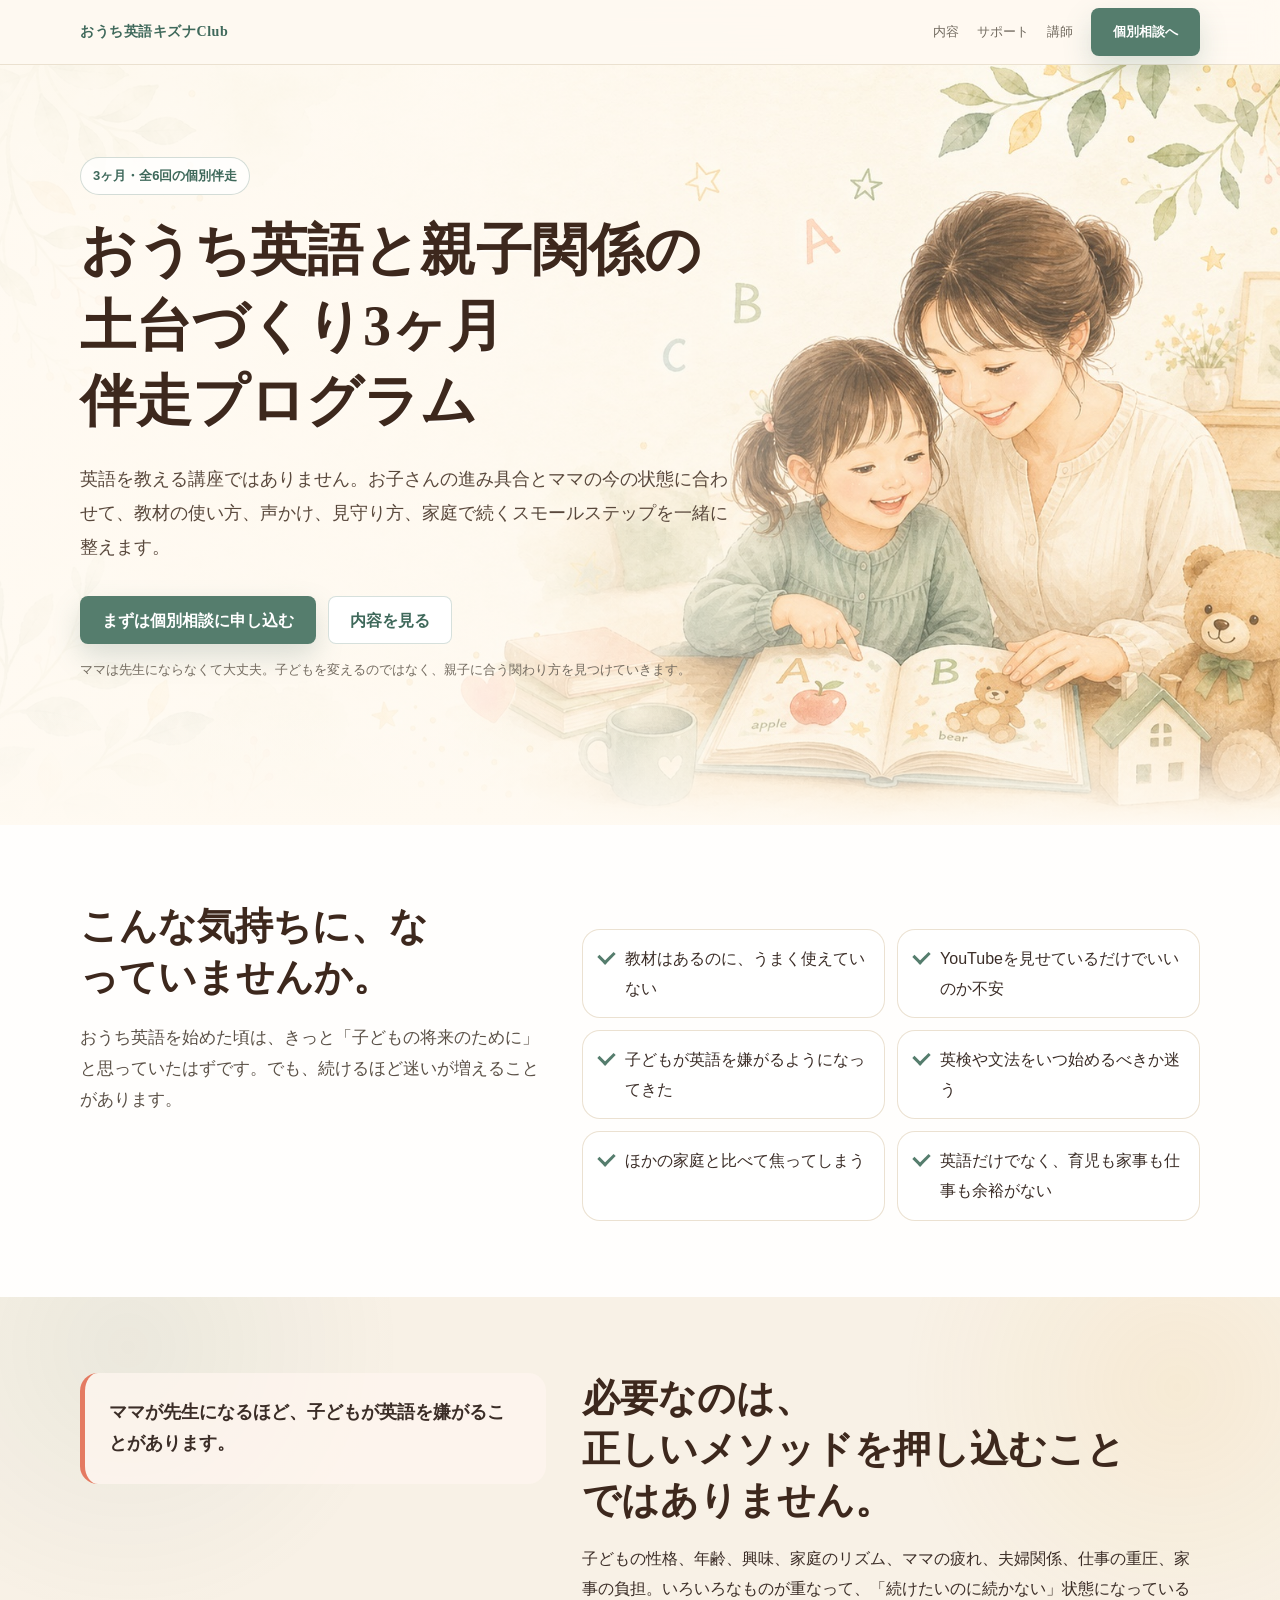
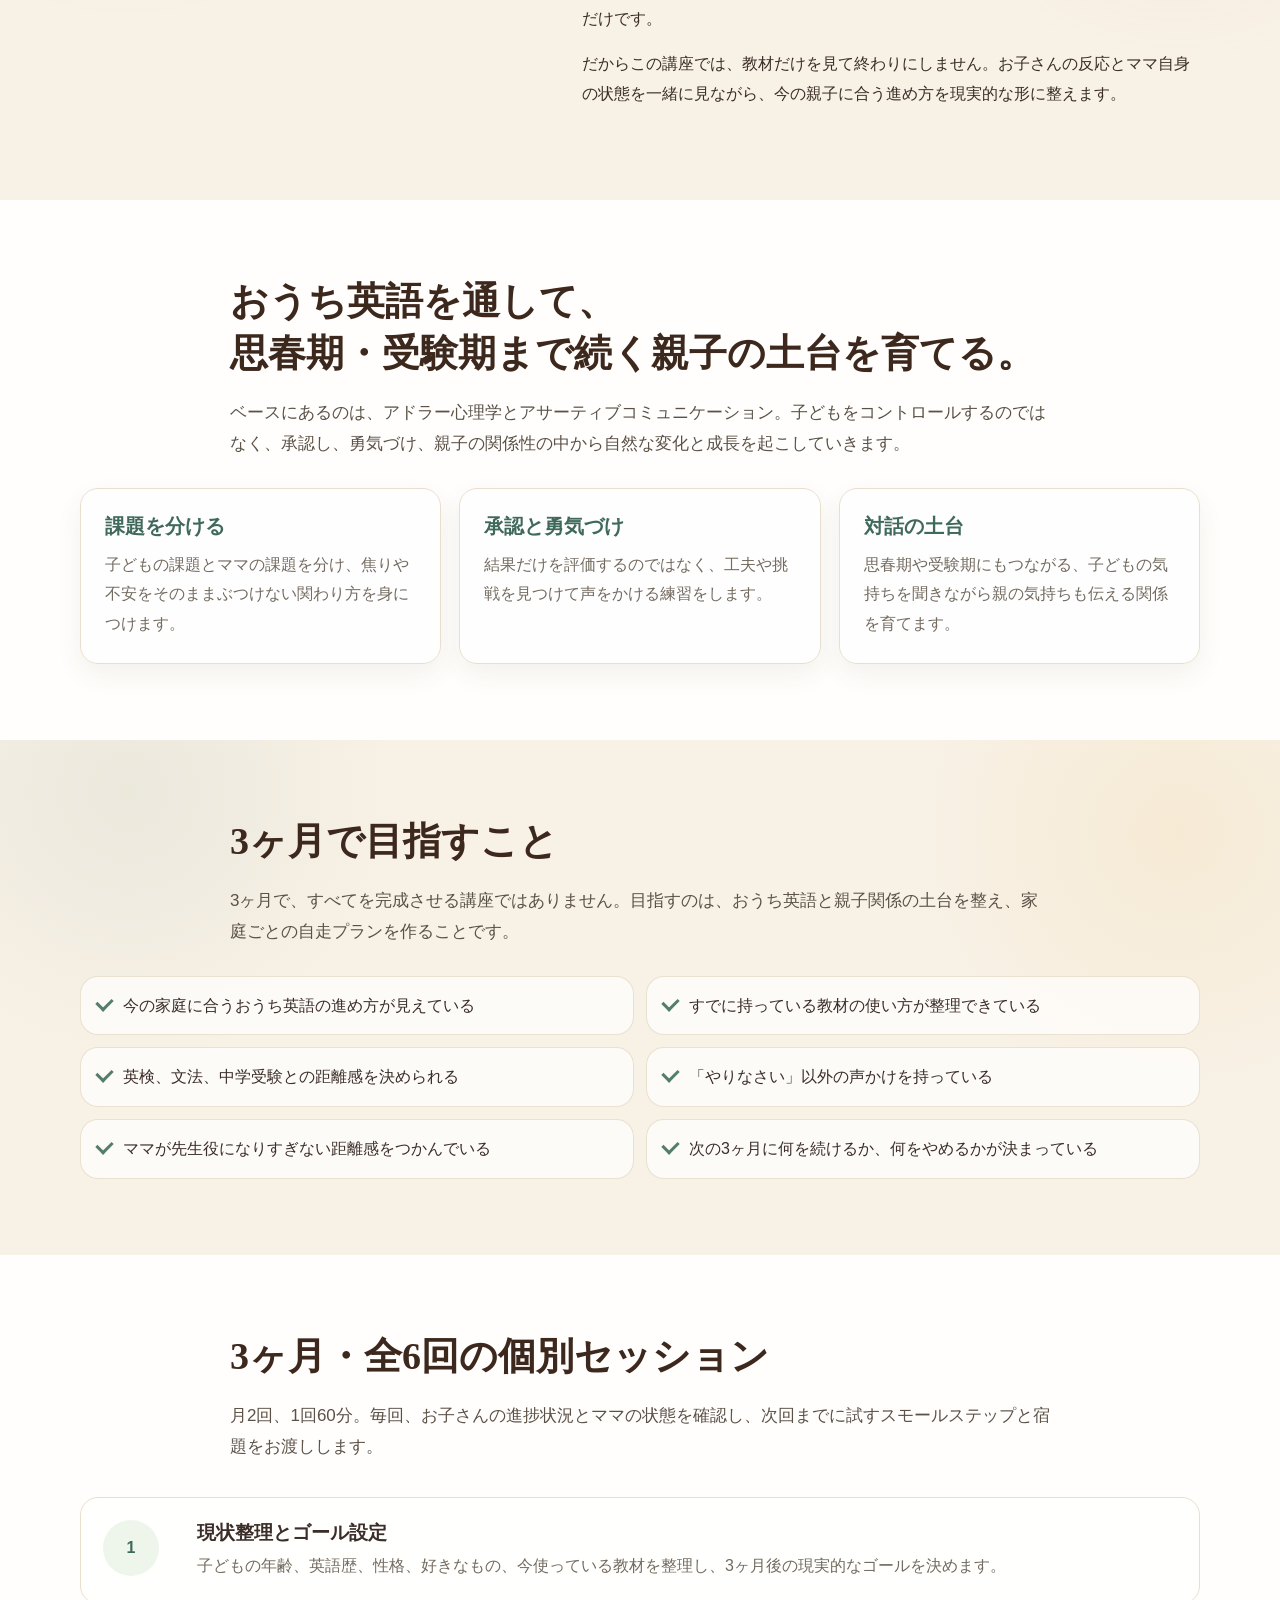
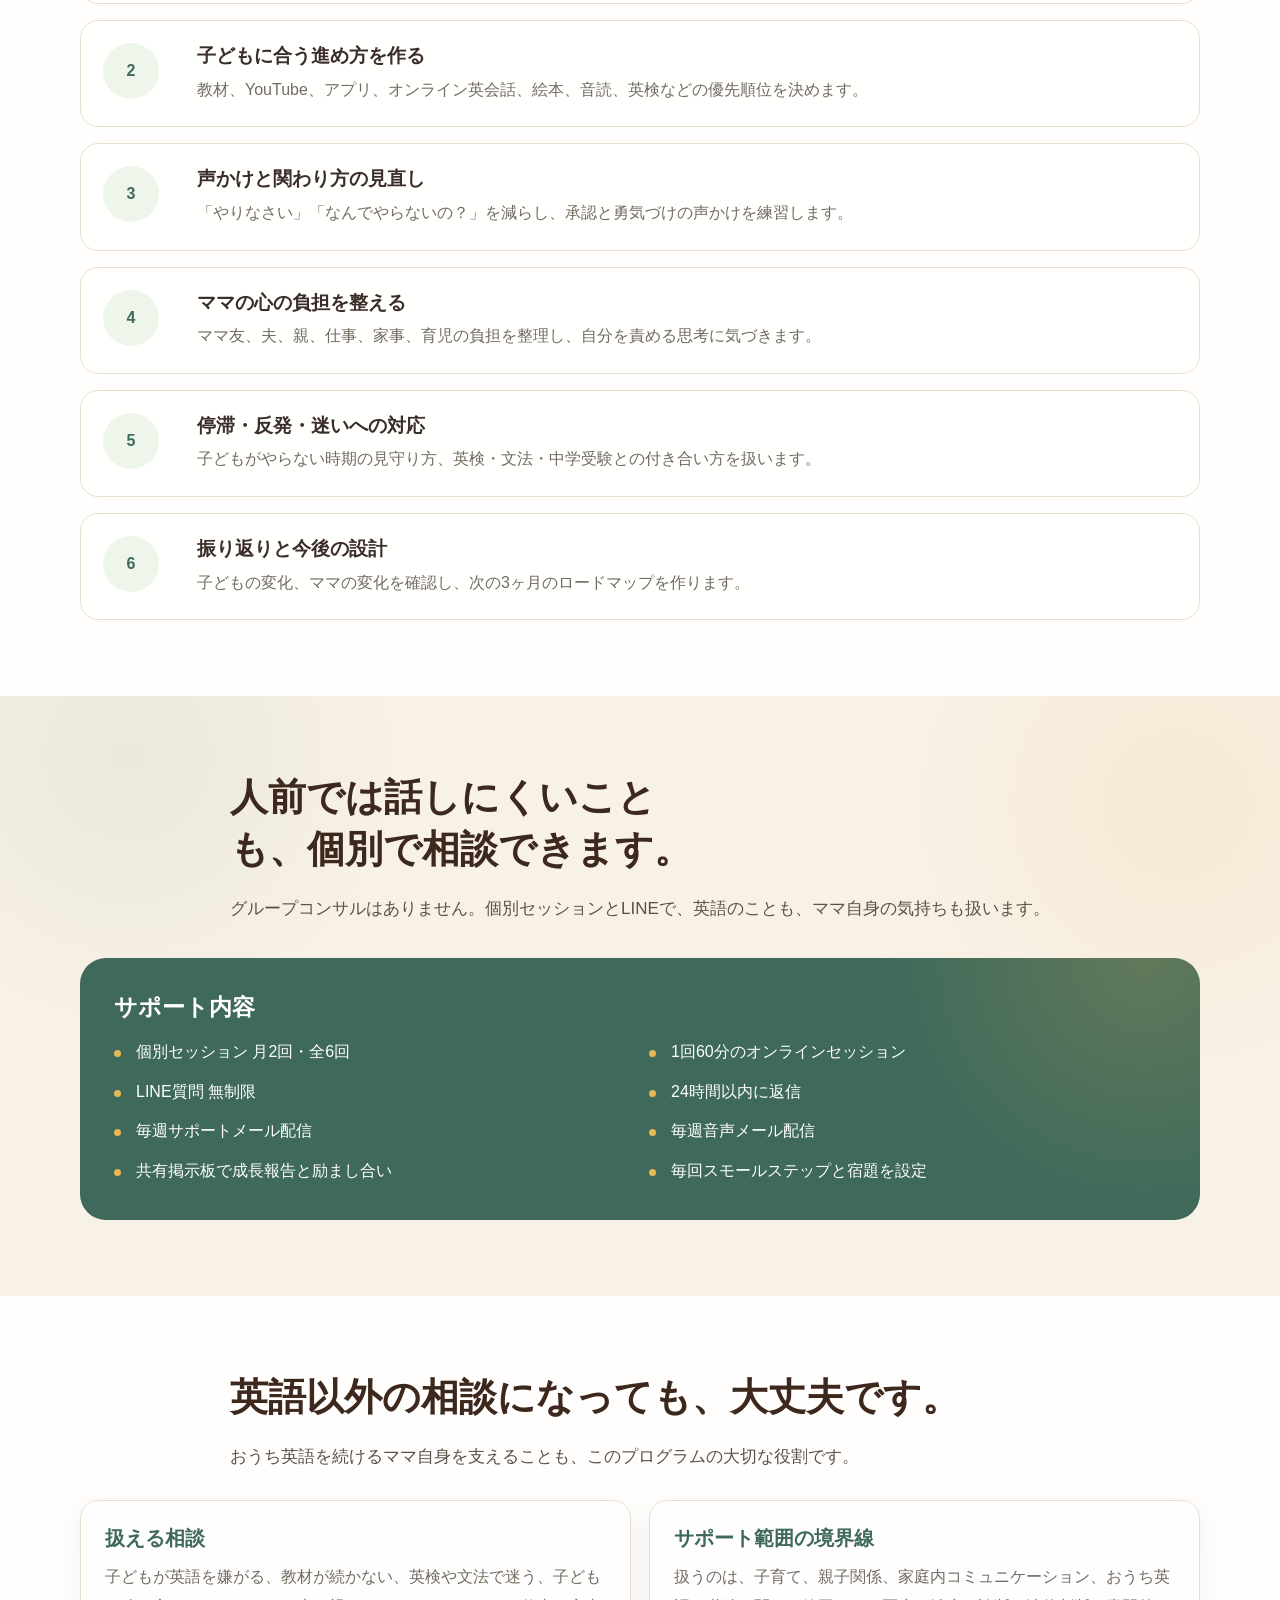
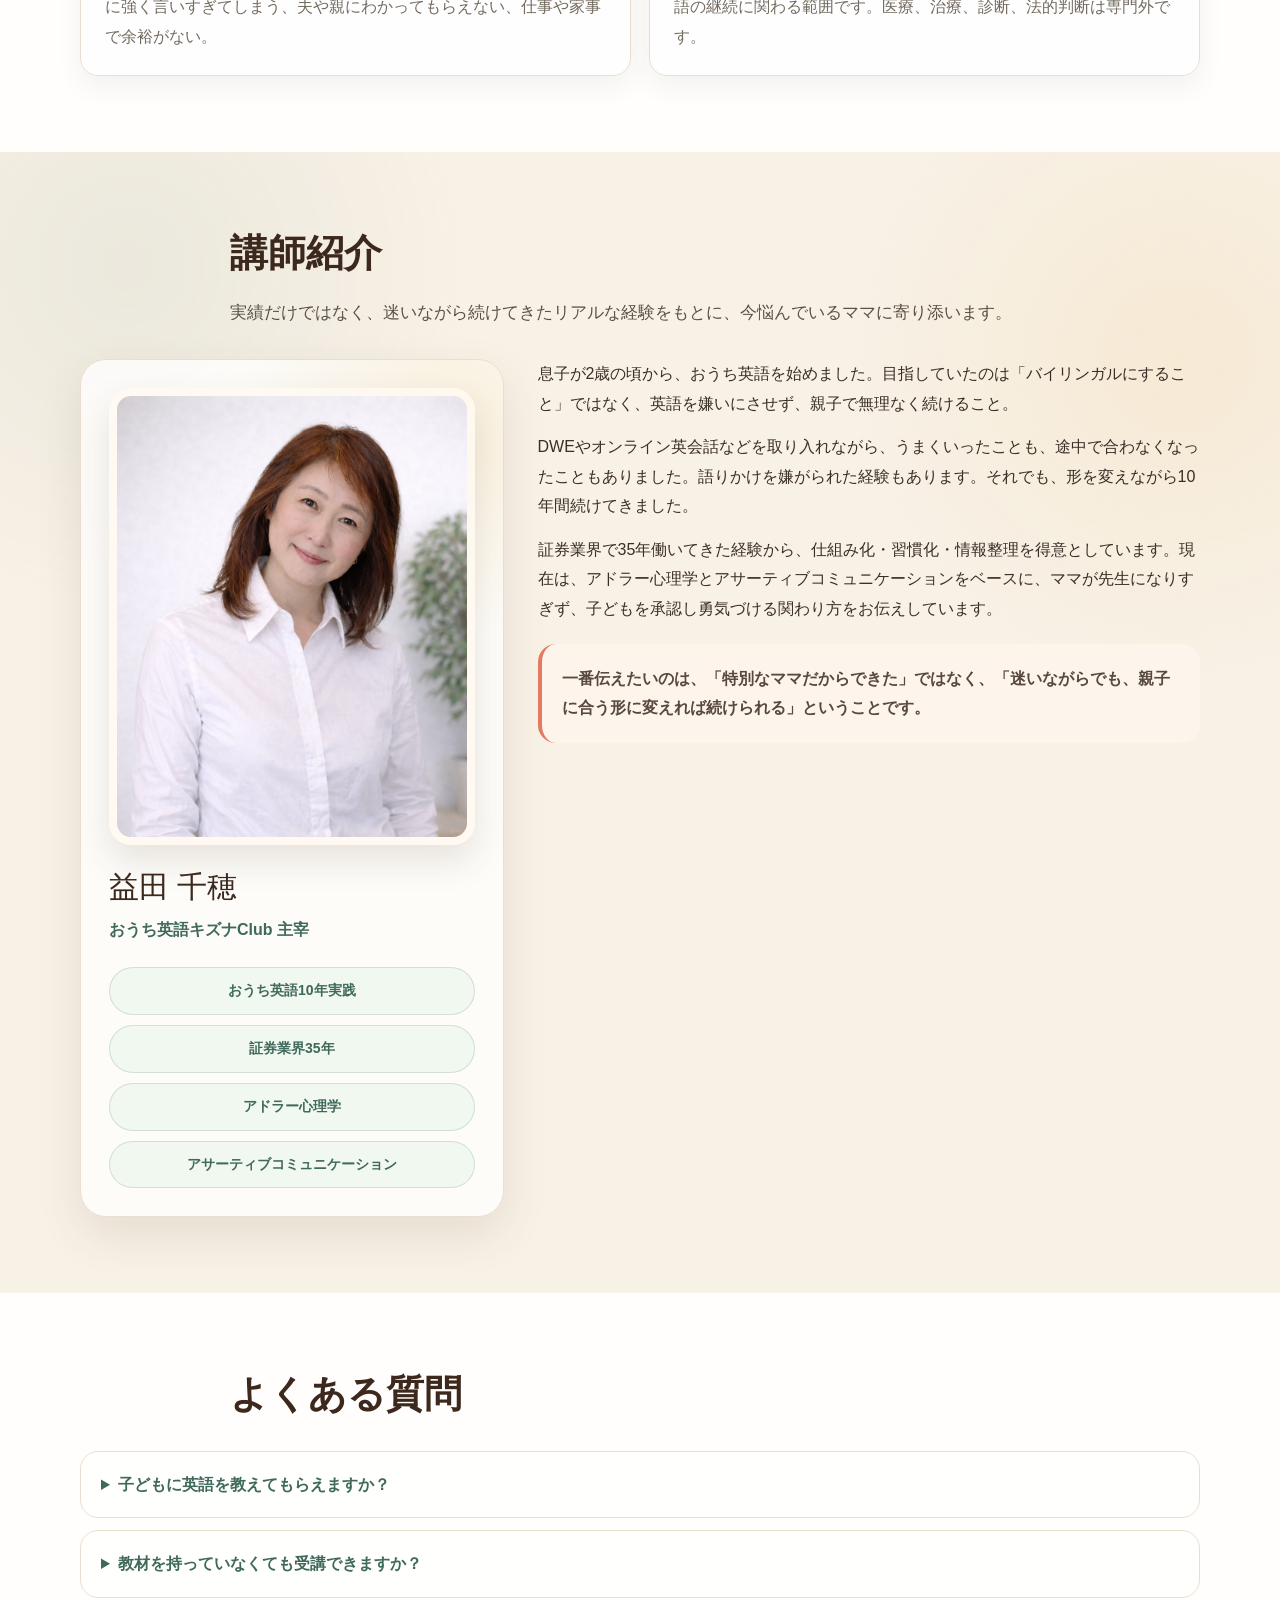
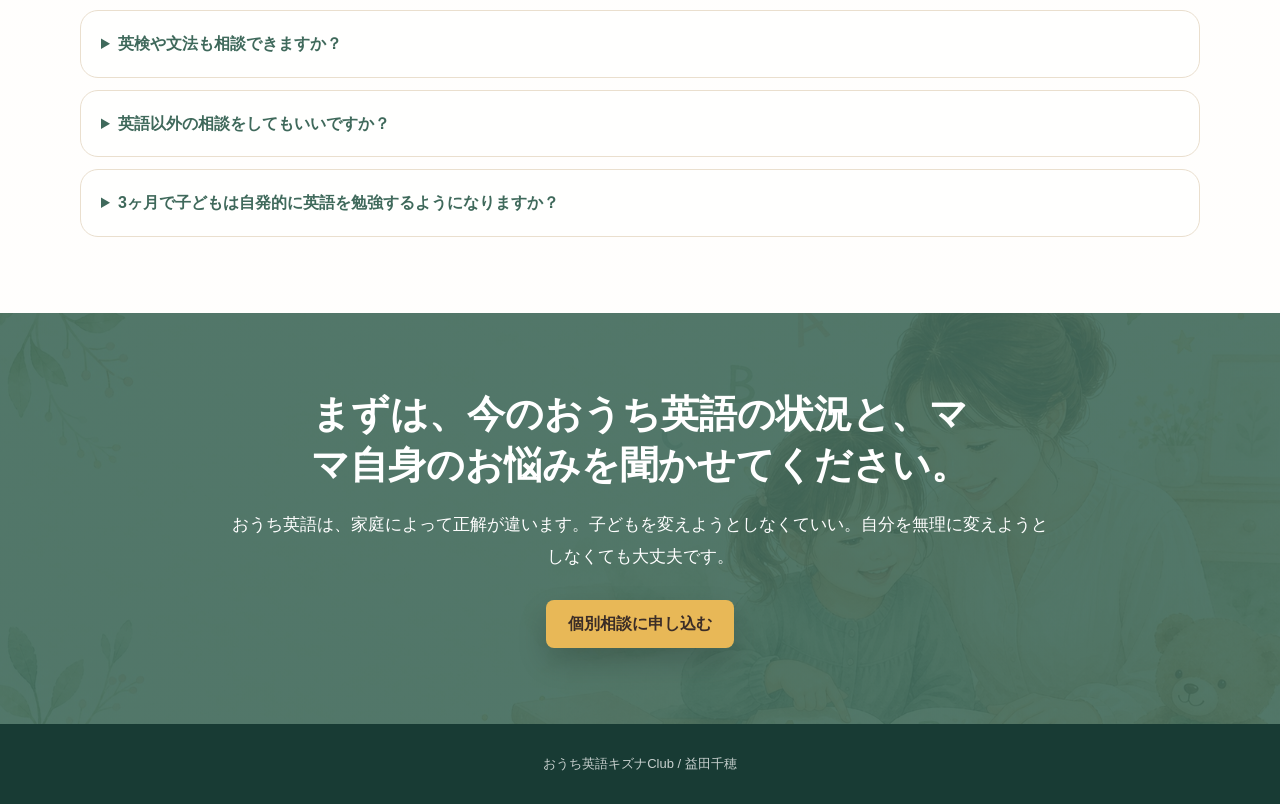
==== commit 89e88c48: "001_course: 価格セクション削除、CTAボタンをutage申込フォームに差し替え - 価格セクション全体（通常価格・モニター価格カード）を削除 - ナビ・ヒーロー・最終CTA の「個別相談に" ====
--- a/001_course/index.html
+++ b/001_course/index.html
@@ -712,8 +712,7 @@
         <a href="#program">内容</a>
         <a href="#support">サポート</a>
         <a href="#profile">講師</a>
-        <a href="#price">価格</a>
-        <a class="button" href="#contact">個別相談へ</a>
+        <a class="button" href="https://utage-system.com/event/7vFcfY16CzLo/register">個別相談へ</a>
       </div>
     </nav>
   </header>
@@ -731,7 +730,7 @@
             英語を教える講座ではありません。お子さんの進み具合とママの今の状態に合わせて、教材の使い方、声かけ、見守り方、家庭で続くスモールステップを一緒に整えます。
           </p>
           <div class="hero-actions">
-            <a class="button" href="#contact">まずは個別相談に申し込む</a>
+            <a class="button" href="https://utage-system.com/event/7vFcfY16CzLo/register">まずは個別相談に申し込む</a>
             <a class="button secondary" href="#program">内容を見る</a>
           </div>
           <p class="note">ママは先生にならなくて大丈夫。子どもを変えるのではなく、親子に合う関わり方を見つけていきます。</p>
@@ -958,29 +957,6 @@
       </div>
     </section>
 
-    <section id="price" class="section-soft">
-      <div class="wrap">
-        <div class="narrow">
-          <h2 class="section-title">価格</h2>
-          <p class="section-lead">
-            初期募集では、受講後のご感想や変化の共有にご協力いただける方を対象に、モニター価格でご案内する予定です。
-          </p>
-        </div>
-        <div class="price">
-          <article class="price-card">
-            <div class="price-label">通常価格</div>
-            <div class="price-value">165,000〜198,000円</div>
-            <p>3ヶ月・全6回の個別伴走、LINE無制限、毎週メール・音声配信を含みます。</p>
-          </article>
-          <article class="price-card">
-            <div class="price-label">モニター価格</div>
-            <div class="price-value">99,000〜120,000円</div>
-            <p>正式募集時に、募集人数・支払い方法・条件を記載します。</p>
-          </article>
-        </div>
-      </div>
-    </section>
-
     <section class="section-white">
       <div class="wrap">
         <div class="narrow">
@@ -1017,8 +993,7 @@
         <p class="section-lead">
           おうち英語は、家庭によって正解が違います。子どもを変えようとしなくていい。自分を無理に変えようとしなくても大丈夫です。
         </p>
-        <a class="button" href="https://ouchi-english.jp/" aria-label="個別相談に申し込む">個別相談に申し込む</a>
-        <p class="note">※申込みリンクは仮です。正式なフォームURLが決まり次第、差し替えてください。</p>
+        <a class="button" href="https://utage-system.com/event/7vFcfY16CzLo/register" aria-label="個別相談に申し込む">個別相談に申し込む</a>
       </div>
     </section>
   </main>
